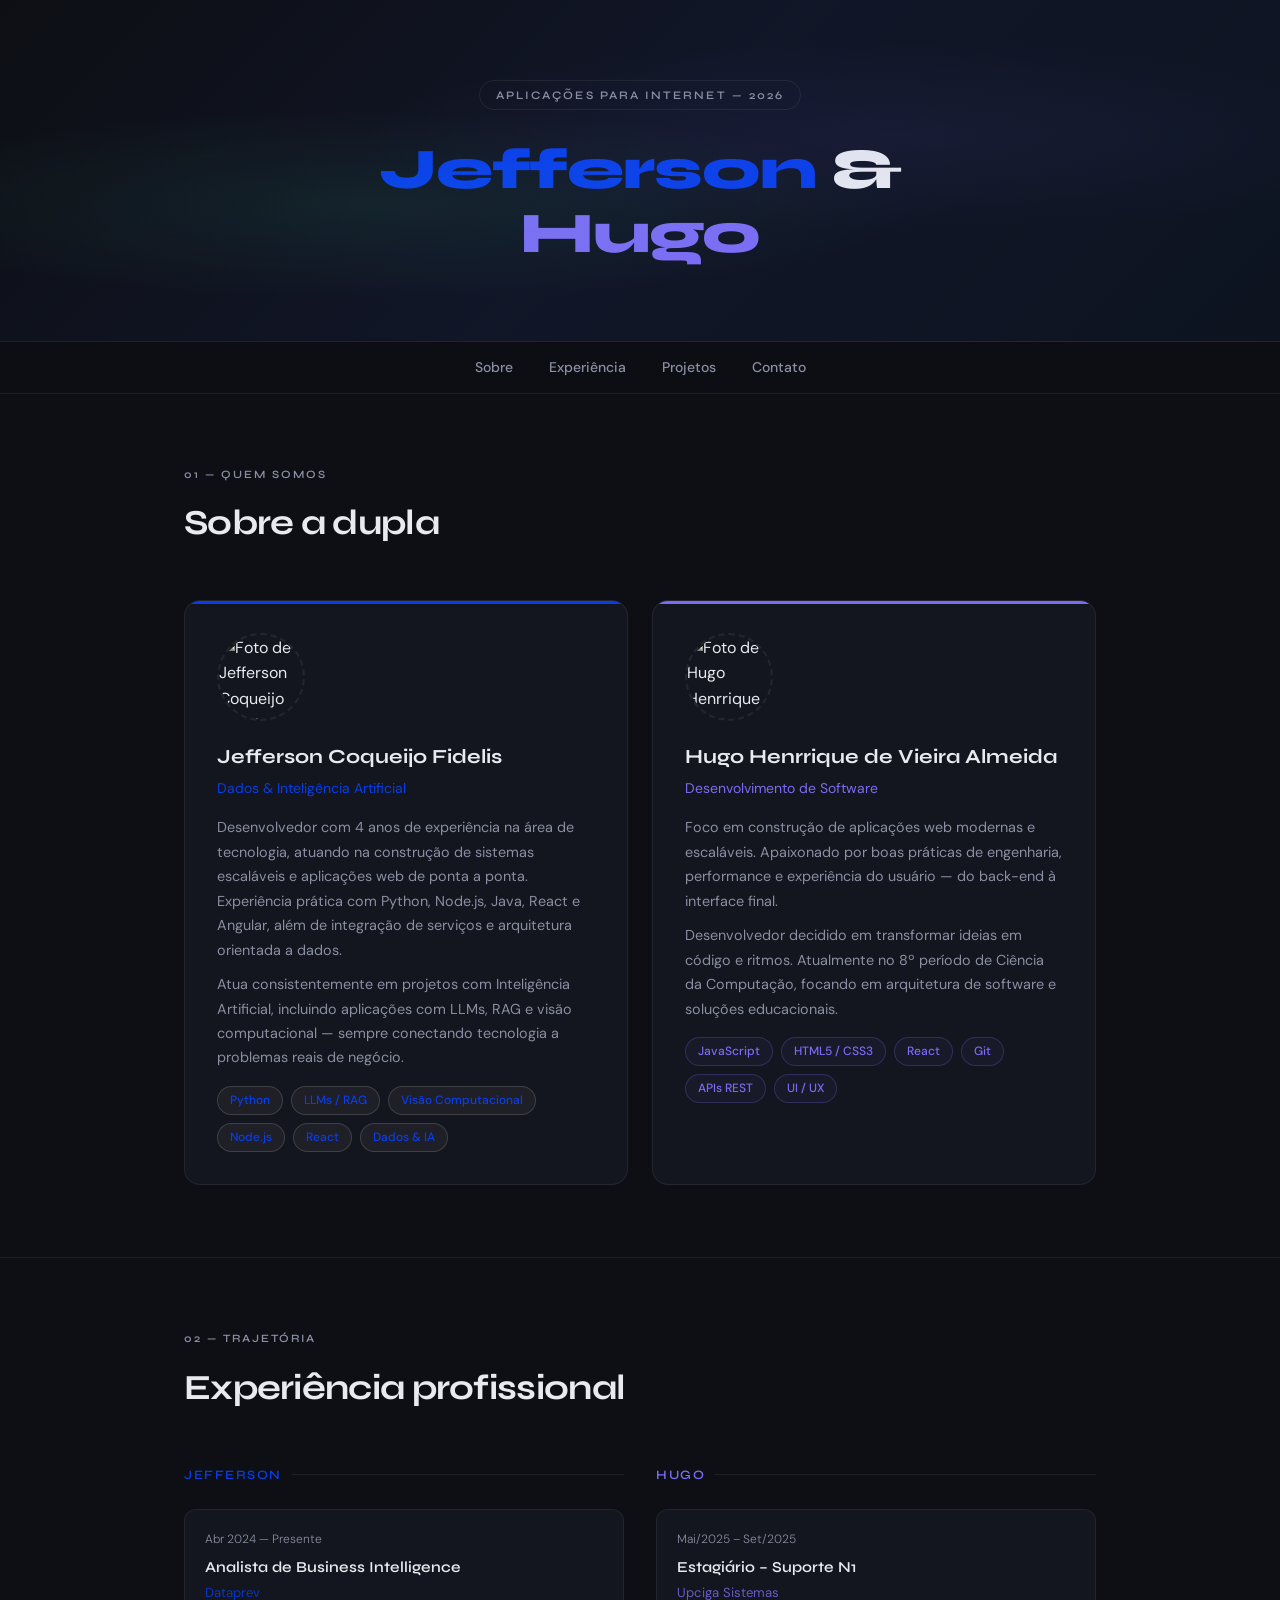
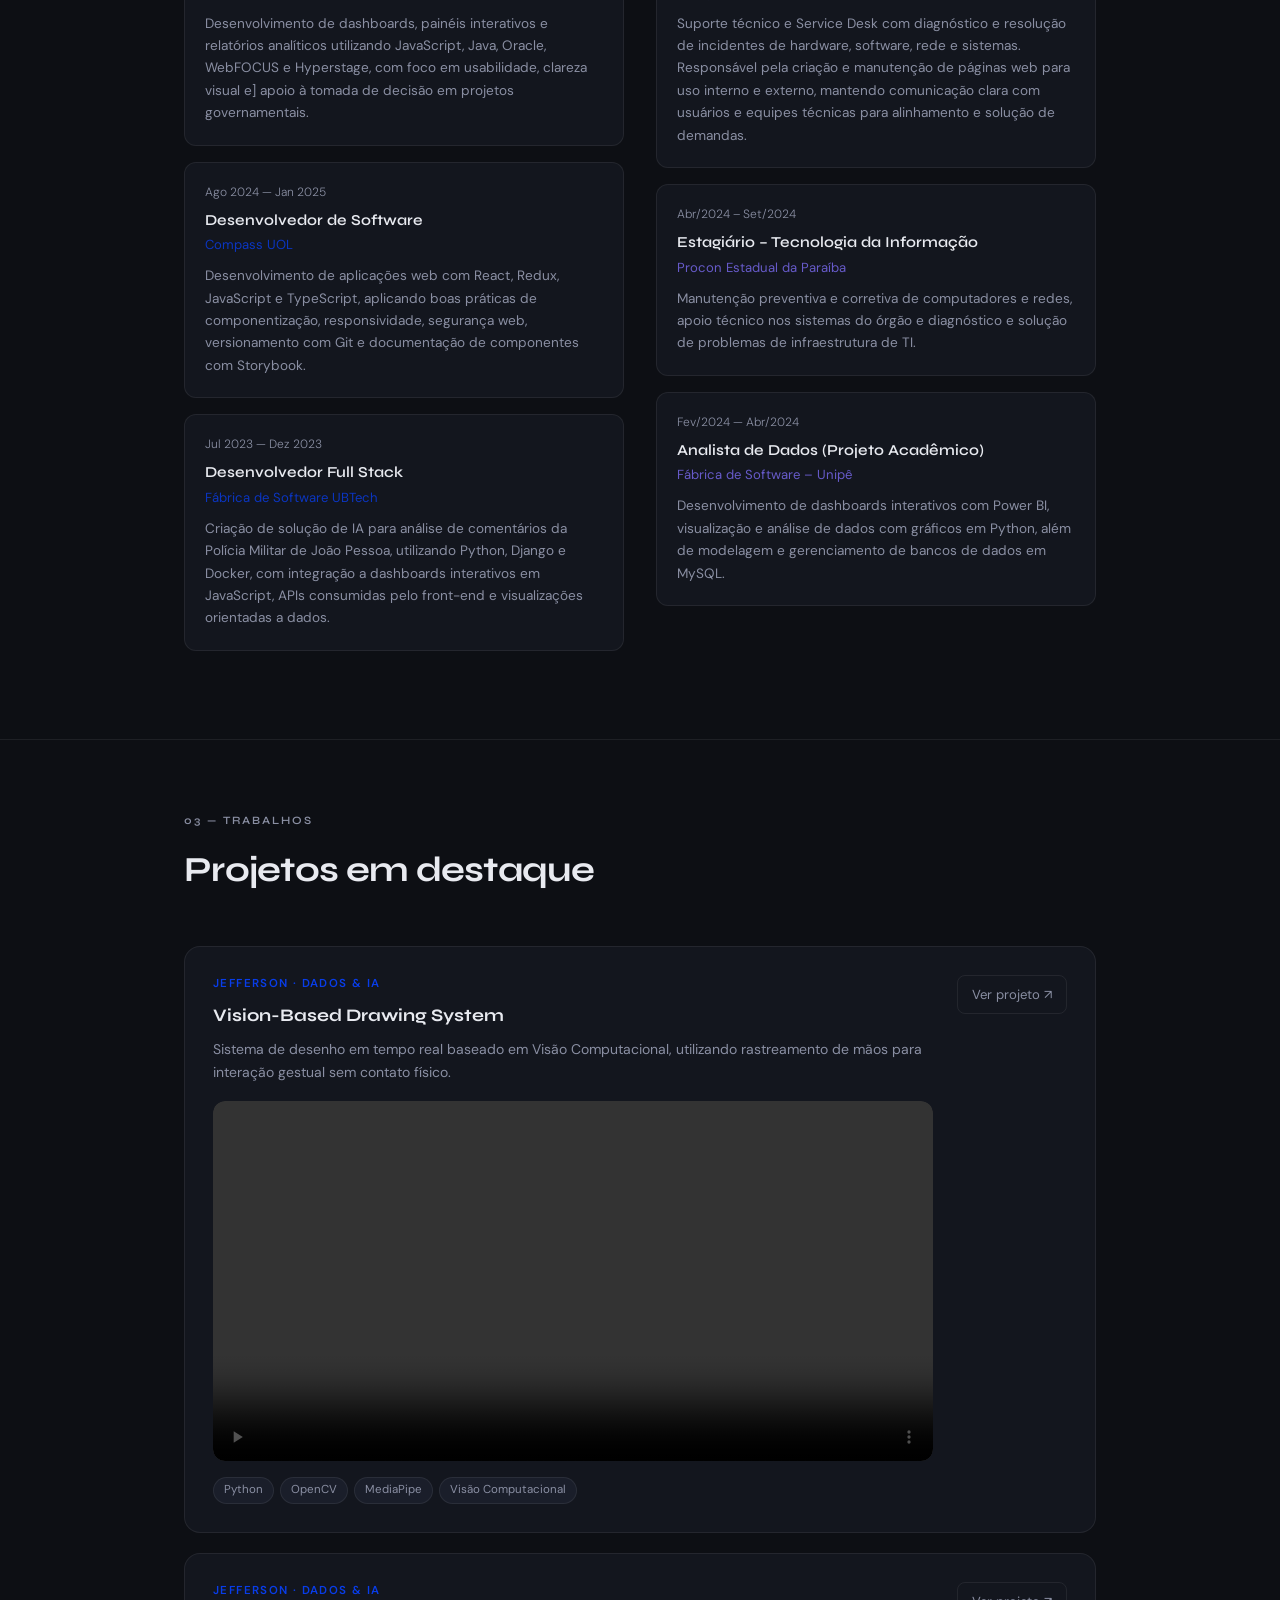
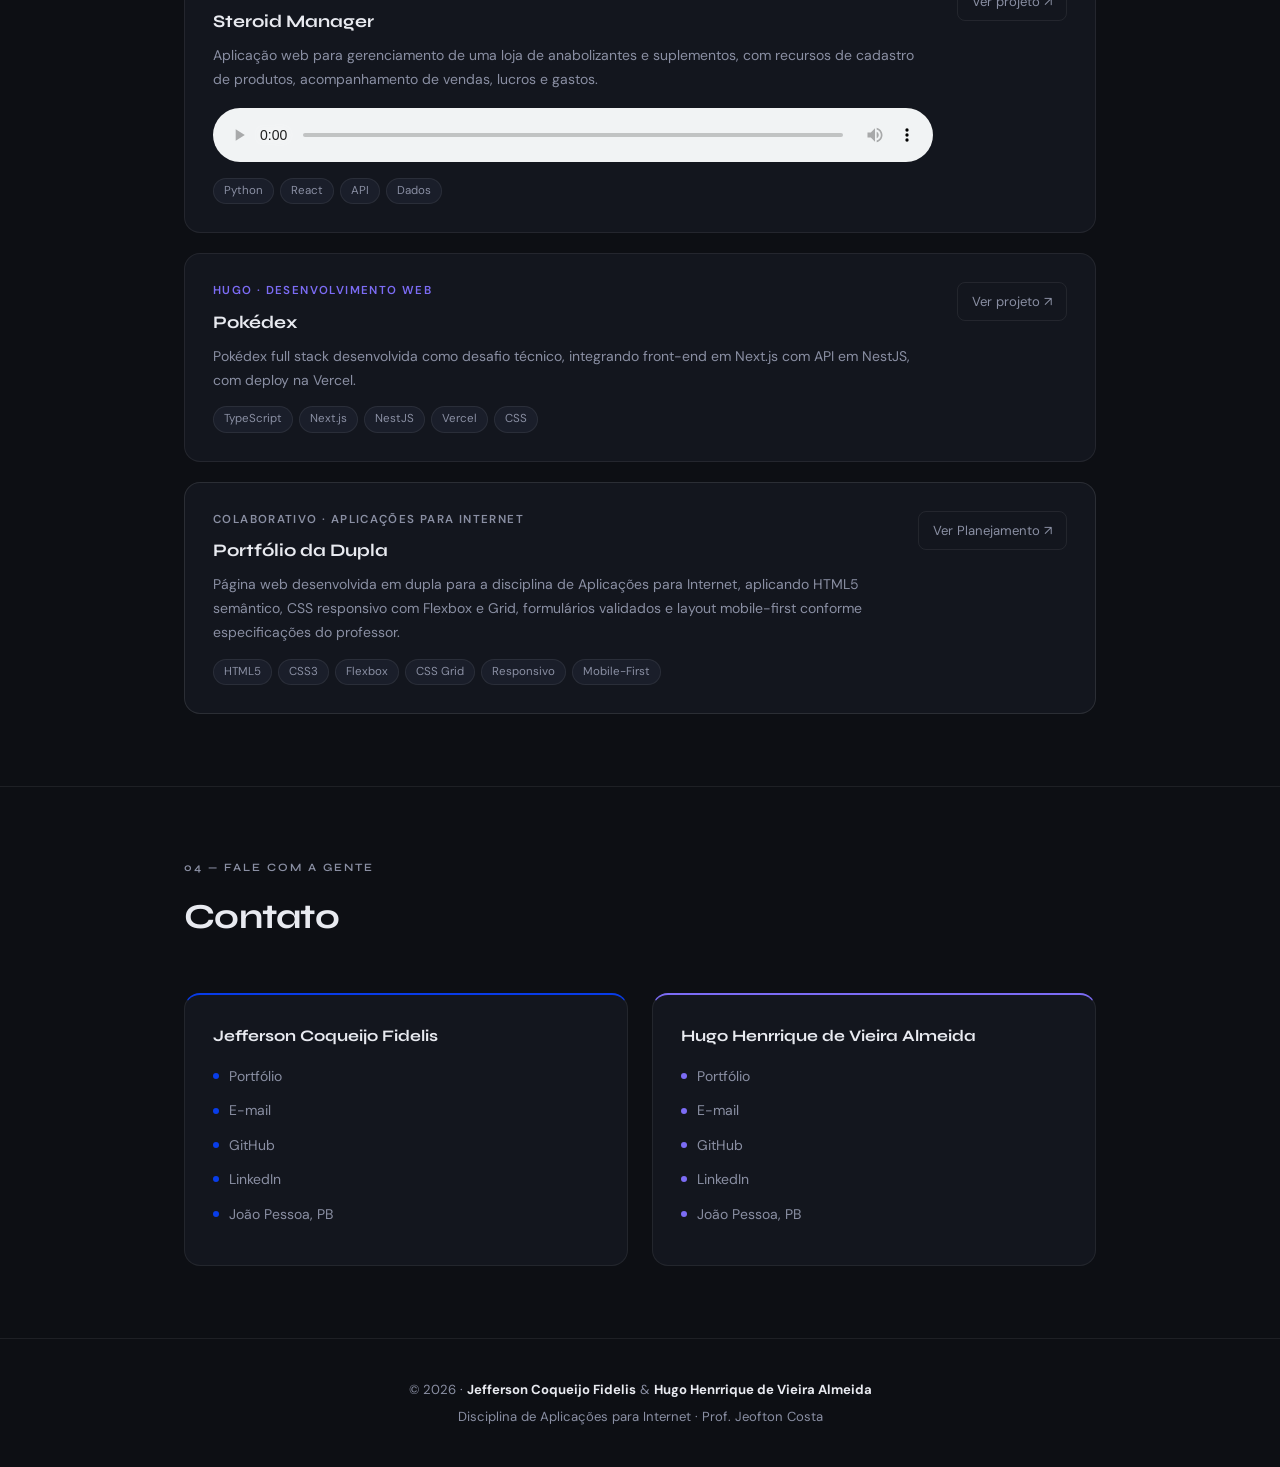
==== Aplica-es-Para-Internet-main/Atividades/Atividade-02/src/index.html @ 22ad64c8 "Add files via upload" ====
<!doctype html>
<html lang="pt-BR">

<head>
  <meta charset="UTF-8" />
  <meta name="viewport" content="width=device-width, initial-scale=1.0" />
  <title>Portfólio – Jefferson & Hugo</title>

  <!-- Google Fonts: Syne (títulos) + DM Sans (corpo) -->
  <link rel="preconnect" href="https://fonts.googleapis.com" />
  <link
    href="https://fonts.googleapis.com/css2?family=Syne:wght@400;600;700;800&family=DM+Sans:ital,wght@0,300;0,400;0,500;1,300&display=swap"
    rel="stylesheet" />

  <!-- Folha de estilos principal -->
  <link rel="stylesheet" href="css/styles.css">
  <link rel="stylesheet" href="css/variables.css">
  <link rel="stylesheet" href="css/reset.css">
  <link rel="stylesheet" href="css/base.css">
  <link rel="stylesheet" href="css/layout.css">
  <link rel="stylesheet" href="css/utilities.css">

  <link rel="stylesheet" href="css/components/nav.css">
  <link rel="stylesheet" href="css/components/hero.css">
  <link rel="stylesheet" href="css/components/card.css">
  <link rel="stylesheet" href="css/components/footer.css">
</head>

<body>

  <!-- ============================================================
         HERO — Apresentação inicial com os nomes da dupla
    ============================================================ -->
  <div class="hero">
    <div class="hero-label">Aplicações para Internet — 2026</div>
    <h1>
      <span class="jeff">Jefferson</span> &<br />
      <span class="hugo">Hugo</span>
    </h1>
  </div>


  <!-- ============================================================
         NAV — Navegação fixa com âncoras para cada seção
    ============================================================ -->
  <nav aria-label="Navegação principal">
    <ul>
      <li><a href="#sobre">Sobre</a></li>
      <li><a href="#experiencia">Experiência</a></li>
      <li><a href="#projetos">Projetos</a></li>
      <li><a href="#contato">Contato</a></li>
    </ul>
  </nav>


  <!-- ============================================================
         SEÇÃO 01 — SOBRE
         Perfis individuais com foto, bio e skills de cada integrante
    ============================================================ -->
  <section id="sobre">
    <div class="container">
      <div class="section-tag shared">01 — Quem somos</div>
      <div class="section-title">Sobre a dupla</div>

      <div class="profiles-grid">

        <!-- Perfil: Jefferson -->
        <div class="profile-card jeff">
          <div class="photo-slot">
            <img id="foto-jeff" src="/img/jeff.png" alt="Foto de Jefferson Coqueijo Fidelis" />
          </div>
          <div class="profile-name">Jefferson Coqueijo Fidelis</div>
          <div class="profile-role">Dados & Inteligência Artificial</div>
          <p class="profile-bio">
            Desenvolvedor com 4 anos de experiência na área de tecnologia,
            atuando na construção de sistemas escaláveis e aplicações web de
            ponta a ponta. Experiência prática com Python, Node.js, Java,
            React e Angular, além de integração de serviços e arquitetura
            orientada a dados.
          </p>
          <p class="profile-bio" style="margin-top: 10px">
            Atua consistentemente em projetos com Inteligência Artificial,
            incluindo aplicações com LLMs, RAG e visão computacional — sempre
            conectando tecnologia a problemas reais de negócio.
          </p>
          <!-- Tags de tecnologias do Jefferson -->
          <div class="skills-list jeff">
            <span class="skill-tag">Python</span>
            <span class="skill-tag">LLMs / RAG</span>
            <span class="skill-tag">Visão Computacional</span>
            <span class="skill-tag">Node.js</span>
            <span class="skill-tag">React</span>
            <span class="skill-tag">Dados & IA</span>
          </div>
        </div>

        <!-- Perfil: Hugo -->
        <div class="profile-card hugo">
          <div class="photo-slot">
            <img id="foto-hugo" src="/img/hugo.jpg" alt="Foto de Hugo Henrrique de Vieira Almeida" />
          </div>
          <div class="profile-name">Hugo Henrrique de Vieira Almeida</div>
          <div class="profile-role">Desenvolvimento de Software</div>
          <p class="profile-bio">
            Foco em construção de aplicações web modernas e escaláveis.
            Apaixonado por boas práticas de engenharia, performance e
            experiência do usuário — do back-end à interface final.
          </p>
          <p class="profile-bio" style="margin-top: 10px">
            Desenvolvedor decidido em transformar ideias em código e ritmos.
            Atualmente no 8º período de Ciência da Computação, focando em
            arquitetura de software e soluções educacionais.
          </p>
          <!-- Tags de tecnologias do Hugo -->
          <div class="skills-list hugo">
            <span class="skill-tag">JavaScript</span>
            <span class="skill-tag">HTML5 / CSS3</span>
            <span class="skill-tag">React</span>
            <span class="skill-tag">Git</span>
            <span class="skill-tag">APIs REST</span>
            <span class="skill-tag">UI / UX</span>
          </div>
        </div>

      </div>
    </div>
  </section>


  <!-- ============================================================
         SEÇÃO 02 — EXPERIÊNCIA PROFISSIONAL
         Duas colunas lado a lado, uma para cada integrante
    ============================================================ -->
  <section id="experiencia">
    <div class="container">
      <div class="section-tag shared">02 — Trajetória</div>
      <div class="section-title">Experiência profissional</div>

      <div class="experience-columns">

        <!-- Coluna Jefferson -->
        <div class="jeff-col">
          <div class="exp-column-header jeff">Jefferson</div>

          <div class="exp-item">
            <div class="exp-date">Abr 2024 — Presente</div>
            <div class="exp-title">Analista de Business Intelligence</div>
            <div class="exp-company">Dataprev</div>
            <div class="exp-desc">
              Desenvolvimento de dashboards, painéis interativos e relatórios
              analíticos utilizando JavaScript, Java, Oracle, WebFOCUS e
              Hyperstage, com foco em usabilidade, clareza visual e] apoio à
              tomada de decisão em projetos governamentais.
            </div>
          </div>

          <div class="exp-item">
            <div class="exp-date">Ago 2024 — Jan 2025</div>
            <div class="exp-title">Desenvolvedor de Software</div>
            <div class="exp-company">Compass UOL</div>
            <div class="exp-desc">
              Desenvolvimento de aplicações web com React, Redux, JavaScript e
              TypeScript, aplicando boas práticas de componentização,
              responsividade, segurança web, versionamento com Git e
              documentação de componentes com Storybook.
            </div>
          </div>

          <div class="exp-item">
            <div class="exp-date">Jul 2023 — Dez 2023</div>
            <div class="exp-title">Desenvolvedor Full Stack</div>
            <div class="exp-company">Fábrica de Software UBTech</div>
            <div class="exp-desc">
              Criação de solução de IA para análise de comentários da Polícia
              Militar de João Pessoa, utilizando Python, Django e Docker, com
              integração a dashboards interativos em JavaScript, APIs
              consumidas pelo front-end e visualizações orientadas a dados.
            </div>
          </div>
        </div>

        <!-- Coluna Hugo -->
        <div class="hugo-col">
          <div class="exp-column-header hugo">Hugo</div>

          <div class="exp-item">
            <div class="exp-date">Mai/2025 – Set/2025</div>
            <div class="exp-title">Estagiário – Suporte N1</div>
            <div class="exp-company">Upciga Sistemas</div>
            <div class="exp-desc">
              Suporte técnico e Service Desk com diagnóstico e resolução de
              incidentes de hardware, software, rede e sistemas. Responsável
              pela criação e manutenção de páginas web para uso interno e
              externo, mantendo comunicação clara com usuários e equipes
              técnicas para alinhamento e solução de demandas.
            </div>
          </div>

          <div class="exp-item">
            <div class="exp-date">Abr/2024 – Set/2024</div>
            <div class="exp-title">Estagiário – Tecnologia da Informação</div>
            <div class="exp-company">Procon Estadual da Paraíba</div>
            <div class="exp-desc">
              Manutenção preventiva e corretiva de computadores e redes,
              apoio técnico nos sistemas do órgão e diagnóstico e solução de
              problemas de infraestrutura de TI.
            </div>
          </div>

          <div class="exp-item">
            <div class="exp-date">Fev/2024 — Abr/2024</div>
            <div class="exp-title">Analista de Dados (Projeto Acadêmico)</div>
            <div class="exp-company">Fábrica de Software – Unipê</div>
            <div class="exp-desc">
              Desenvolvimento de dashboards interativos com Power BI,
              visualização e análise de dados com gráficos em Python, além de
              modelagem e gerenciamento de bancos de dados em MySQL.
            </div>
          </div>
        </div>

      </div>
    </div>
  </section>


  <!-- ============================================================
         SEÇÃO 03 — PROJETOS
         Projetos individuais e o projeto colaborativo da disciplina
    ============================================================ -->
  <section id="projetos">
    <div class="container">
      <div class="section-tag shared">03 — Trabalhos</div>
      <div class="section-title">Projetos em destaque</div>

      <div class="projects-shared">

        <!-- Projeto 1: Jefferson — Vision-Based Drawing System -->
        <div class="project-card">
          <div>
            <div class="project-label" style="color: var(--accent-jeff)">
              Jefferson · Dados & IA
            </div>
            <div class="project-name">Vision-Based Drawing System</div>
            <p class="project-desc">
              Sistema de desenho em tempo real baseado em Visão Computacional,
              utilizando rastreamento de mãos para interação gestual sem
              contato físico.
            </p>
            <!-- Vídeo demonstrativo do projeto -->
            <div class="project-media">
              <video src="/video/WhatsApp Video 2026-04-26 at 19.00.00.mp4" controls></video>
            </div>
            <div class="project-tags">
              <span class="project-tag">Python</span>
              <span class="project-tag">OpenCV</span>
              <span class="project-tag">MediaPipe</span>
              <span class="project-tag">Visão Computacional</span>
            </div>
          </div>
          <a href="https://github.com/FIDEL7Z/VisionBased_DrawingSystem" target="_blank" rel="noopener noreferrer"
            class="project-link">
            Ver projeto ↗
          </a>
        </div>

        <!-- Projeto 2: Jefferson — Steroid Manager -->
        <div class="project-card">
          <div>
            <div class="project-label" style="color: var(--accent-jeff)">
              Jefferson · Dados & IA
            </div>
            <div class="project-name">Steroid Manager</div>
            <p class="project-desc">
              Aplicação web para gerenciamento de uma loja de anabolizantes e
              suplementos, com recursos de cadastro de produtos, acompanhamento
              de vendas, lucros e gastos.
            </p>
            <!-- Áudio explicativo do projeto -->
            <div class="project-media">
              <audio controls>
                <source src="/src/audio/audio.mp3" type="audio/mpeg" />
                Seu navegador não suporta o elemento de áudio.
              </audio>
            </div>
            <div class="project-tags">
              <span class="project-tag">Python</span>
              <span class="project-tag">React</span>
              <span class="project-tag">API</span>
              <span class="project-tag">Dados</span>
            </div>
          </div>
          <a href="https://github.com/FIDEL7Z/VisionBased_DrawingSystem" target="_blank" rel="noopener noreferrer"
            class="project-link">
            Ver projeto ↗
          </a>
        </div>

        <!-- Projeto 3: Hugo — Pokédex -->
        <div class="project-card">
          <div>
            <div class="project-label" style="color: var(--accent-hugo)">
              Hugo · Desenvolvimento Web
            </div>
            <div class="project-name">Pokédex</div>
            <p class="project-desc">
              Pokédex full stack desenvolvida como desafio técnico, integrando
              front-end em Next.js com API em NestJS, com deploy na Vercel.
            </p>
            <div class="project-tags">
              <span class="project-tag">TypeScript</span>
              <span class="project-tag">Next.js</span>
              <span class="project-tag">NestJS</span>
              <span class="project-tag">Vercel</span>
              <span class="project-tag">CSS</span>
            </div>
          </div>
          <a href="https://github.com/hugoalmx/pokedexdesafio" target="_blank" rel="noopener noreferrer"
            class="project-link">
            Ver projeto ↗
          </a>
        </div>

        <!-- Projeto 4: Colaborativo — Portfólio da Disciplina -->
        <div class="project-card collab" style="border-color: rgba(255,255,255,0.1)">
          <div>
            <div class="project-label">
              Colaborativo · Aplicações para Internet
            </div>
            <div class="project-name">Portfólio da Dupla</div>
            <p class="project-desc">
              Página web desenvolvida em dupla para a disciplina de Aplicações
              para Internet, aplicando HTML5 semântico, CSS responsivo com
              Flexbox e Grid, formulários validados e layout mobile-first
              conforme especificações do professor.
            </p>
            <div class="project-tags">
              <span class="project-tag">HTML5</span>
              <span class="project-tag">CSS3</span>
              <span class="project-tag">Flexbox</span>
              <span class="project-tag">CSS Grid</span>
              <span class="project-tag">Responsivo</span>
              <span class="project-tag">Mobile-First</span>
            </div>
          </div>

          <a href="/src/planejamento.html" target="_blank" rel="noopener noreferrer" class="project-link">
            Ver Planejamento ↗
          </a>
        </div>

      </div>
    </div>
  </section>


  <!-- ============================================================
         SEÇÃO 04 — CONTATO
         Links de redes sociais e formas de contato de cada um
    ============================================================ -->
  <section id="contato">
    <div class="container">
      <div class="section-tag shared">04 — Fale com a gente</div>
      <div class="section-title">Contato</div>

      <div class="contact-grid">

        <!-- Contato: Jefferson -->
        <div class="contact-card jeff">
          <div class="contact-name jeff">Jefferson Coqueijo Fidelis</div>
          <div class="contact-item jeff">
            <span class="contact-dot"></span>
            <a href="https://portfolio-swart-omega-50.vercel.app/" target="_blank" rel="noopener">
              Portfólio
            </a>
          </div>
          <div class="contact-item jeff">
            <span class="contact-dot"></span>
            <a href="mailto:jefferson@email.com">E-mail</a>
          </div>
          <div class="contact-item jeff">
            <span class="contact-dot"></span>
            <a href="https://github.com/FIDEL7Z" target="_blank" rel="noopener noreferrer">
              GitHub
            </a>
          </div>
          <div class="contact-item jeff">
            <span class="contact-dot"></span>
            <a href="https://www.linkedin.com/in/jefferson-fidelis-16bb091b1/" target="_blank"
              rel="noopener noreferrer">
              LinkedIn
            </a>
          </div>
          <div class="contact-item jeff">
            <span class="contact-dot"></span>
            <span>João Pessoa, PB</span>
          </div>
        </div>

        <!-- Contato: Hugo -->
        <div class="contact-card hugo">
          <div class="contact-name hugo">Hugo Henrrique de Vieira Almeida</div>
          <div class="contact-item hugo">
            <span class="contact-dot"></span>
            <a href="https://portfoliohugoalmeida.vercel.app/" target="_blank" rel="noopener">
              Portfólio
            </a>
          </div>
          <div class="contact-item hugo">
            <span class="contact-dot"></span>
            <a href="mailto:contato.hugoalmeida@gmail.com">E-mail</a>
          </div>
          <div class="contact-item hugo">
            <span class="contact-dot"></span>
            <a href="https://github.com/hugoalmx" target="_blank" rel="noopener noreferrer">
              GitHub
            </a>
          </div>
          <div class="contact-item hugo">
            <span class="contact-dot"></span>
            <a href="https://www.linkedin.com/in/hugo-halmeida/" target="_blank" rel="noopener noreferrer">
              LinkedIn
            </a>
          </div>
          <div class="contact-item hugo">
            <span class="contact-dot"></span>
            <span>João Pessoa, PB</span>
          </div>
        </div>

      </div>
    </div>
  </section>


  <!-- ============================================================
         FOOTER — Créditos e informações da disciplina
    ============================================================ -->
  <footer>
    <p>
      © 2026 · <strong>Jefferson Coqueijo Fidelis</strong> &
      <strong>Hugo Henrrique de Vieira Almeida</strong>
    </p>
    <p style="margin-top: 6px">
      Disciplina de Aplicações para Internet · Prof. Jeofton Costa
    </p>
  </footer>


  <!-- Script carregado no final do body para não bloquear a renderização do HTML -->
  <script src="js/script.js"></script>

</body>

</html>
---- Aplica-es-Para-Internet-main/Atividades/Atividade-02/src/css/styles.css ----
/* ============================================================
   VARIÁVEIS GLOBAIS — tokens de design centralizados
   Facilita manutenção: alterar uma cor aqui reflete em todo o site
============================================================ */
:root {
  --bg: #0d0f14;                        /* cor de fundo da página */
  --surface: #13161e;                   /* fundo de cards e seções */
  --surface2: #1a1e2a;                  /* fundo de elementos secundários */
  --border: rgba(255, 255, 255, 0.07);  /* borda sutil sobre fundo escuro */
  --accent-jeff: #0841ffe7;               /* cor de destaque do Jefferson */
  --accent-hugo: #7c6cf5;               /* cor de destaque do Hugo */
  --text: #e8eaf0;                      /* texto principal */
  --muted: #8a8fa3;                     /* texto secundário / apagado */
  --radius: 16px;                       /* borda arredondada padrão */
}


/* ============================================================
   RESET — zera margens e paddings padrão do navegador
   box-sizing: border-box faz padding/border não aumentar o tamanho do elemento
============================================================ */
* {
  margin: 0;
  padding: 0;
  box-sizing: border-box;
}


/* ============================================================
   BODY — estilos base da página
============================================================ */
body {
  font-family: 'DM Sans', sans-serif;
  background-color: var(--bg);
  color: var(--text);
  line-height: 1.6;
  min-height: 100vh;
}


/* ============================================================
   HERO — seção de apresentação inicial
============================================================ */
.hero {
  background: linear-gradient(135deg, #0d0f14 0%, #111628 50%, #0d1420 100%);
  border-bottom: 1px solid var(--border);
  padding: 80px 24px 60px;
  text-align: center;
  position: relative;
  overflow: hidden;
}

/* Efeito de brilho decorativo atrás do conteúdo do hero */
.hero::before {
  content: '';
  position: absolute;
  inset: 0;
  background:
    radial-gradient(ellipse 60% 40% at 30% 60%, rgba(74, 240, 180, 0.07) 0%, transparent 70%),
    radial-gradient(ellipse 60% 40% at 70% 40%, rgba(124, 108, 245, 0.07) 0%, transparent 70%);
  pointer-events: none; /* impede que o ::before bloqueie cliques */
}

/* Pílula com o nome da disciplina */
.hero-label {
  display: inline-block;
  font-family: 'Syne', sans-serif;
  font-size: 0.72rem;
  font-weight: 600;
  letter-spacing: 0.18em;
  text-transform: uppercase;
  color: var(--muted);
  border: 1px solid var(--border);
  border-radius: 999px;
  padding: 5px 16px;
  margin-bottom: 28px;
}

/* clamp() = tipografia fluida: mín 2rem, ideal 6vw, máx 3.6rem */
.hero h1 {
  font-family: 'Syne', sans-serif;
  font-size: clamp(2rem, 6vw, 3.6rem);
  font-weight: 800;
  line-height: 1.1;
  margin-bottom: 16px;
  letter-spacing: -0.02em;
}

/* Cores individuais no título */
.hero h1 span.jeff { color: var(--accent-jeff); }
.hero h1 span.hugo { color: var(--accent-hugo); }

.hero p {
  color: var(--muted);
  font-size: 1rem;
  max-width: 480px;
  margin: 0 auto;
}


/* ============================================================
   NAV — barra de navegação fixa no topo ao rolar a página
============================================================ */
nav {
  position: sticky;         /* gruda no topo ao fazer scroll */
  top: 0;
  z-index: 100;             /* fica na frente de todos os outros elementos */
  background: rgba(13, 15, 20, 0.88);
  backdrop-filter: blur(16px); /* efeito fosco (glassmorphism) */
  border-bottom: 1px solid var(--border);
  padding: 0 24px;
}

/* Flexbox: links centralizados e com quebra de linha se necessário */
nav ul {
  list-style: none;
  display: flex;
  justify-content: center;
  flex-wrap: wrap;
  gap: 0;
  max-width: 900px;
  margin: 0 auto;
}

nav a {
  display: block;
  padding: 14px 18px;
  color: var(--muted);
  text-decoration: none;
  font-size: 0.875rem;
  font-weight: 500;
  transition: color 0.2s;
}

nav a:hover { color: var(--text); }


/* ============================================================
   CONTAINER — limita largura do conteúdo e centraliza na tela
============================================================ */
.container {
  max-width: 960px;
  margin: 0 auto;
  padding: 0 24px;
}


/* ============================================================
   SEÇÕES — espaçamento e separação entre blocos de conteúdo
============================================================ */
section {
  padding: 72px 0;
  border-bottom: 1px solid var(--border);
}

/* Pequena tag acima do título (ex: "01 — Quem somos") */
.section-tag {
  font-family: 'Syne', sans-serif;
  font-size: 0.7rem;
  font-weight: 600;
  letter-spacing: 0.18em;
  text-transform: uppercase;
  margin-bottom: 12px;
}

.section-tag.jeff   { color: var(--accent-jeff); }
.section-tag.hugo   { color: var(--accent-hugo); }
.section-tag.shared { color: var(--muted); }

/* clamp() = título responsivo sem precisar de media query */
.section-title {
  font-family: 'Syne', sans-serif;
  font-size: clamp(1.6rem, 4vw, 2.2rem);
  font-weight: 700;
  margin-bottom: 48px;
  letter-spacing: -0.02em;
}


/* ============================================================
   PERFIS — grid lado a lado com os cards de cada integrante
   CSS Grid com duas colunas iguais (1fr cada)
============================================================ */
.profiles-grid {
  display: grid;
  grid-template-columns: 1fr 1fr;
  gap: 24px;
}

.profile-card {
  background: var(--surface);
  border: 1px solid var(--border);
  border-radius: var(--radius);
  padding: 32px;
  position: relative;
  overflow: hidden;
}

/* Linha colorida no topo do card usando pseudo-elemento */
.profile-card::before {
  content: '';
  position: absolute;
  top: 0; left: 0; right: 0;
  height: 3px;
}

.profile-card.jeff::before { background: var(--accent-jeff); }
.profile-card.hugo::before { background: var(--accent-hugo); }

/* Círculo da foto de perfil */
.photo-slot {
  width: 88px;
  height: 88px;
  border-radius: 50%;
  margin-bottom: 20px;
  border: 2px dashed var(--border);
  display: flex;
  align-items: center;
  justify-content: center;
  overflow: hidden;
  position: relative;
  transition: border-color 0.2s;
}

.photo-slot:hover { border-color: rgba(255, 255, 255, 0.3); }

/* Imagem ocupa todo o círculo sem distorcer */
.photo-slot img {
  width: 100%;
  height: 100%;
  object-fit: cover;
  border-radius: 50%;
}

.photo-slot input[type="file"] {
  position: absolute;
  inset: 0;
  opacity: 0;        /* invisível mas clicável */
  cursor: pointer;
  width: 100%;
  height: 100%;
}

.photo-placeholder {
  pointer-events: none; /* não interfere no clique do input */
  font-size: 0.72rem;
  color: var(--muted);
  text-align: center;
}

.profile-name {
  font-family: 'Syne', sans-serif;
  font-size: 1.25rem;
  font-weight: 700;
  margin-bottom: 4px;
}

.profile-role {
  font-size: 0.875rem;
  margin-bottom: 16px;
}

.profile-card.jeff .profile-role { color: var(--accent-jeff); }
.profile-card.hugo .profile-role { color: var(--accent-hugo); }

.profile-bio {
  font-size: 0.9rem;
  color: var(--muted);
  line-height: 1.7;
}


/* ============================================================
   SKILLS — tags de tecnologias com Flexbox e quebra de linha
============================================================ */
.skills-list {
  display: flex;
  flex-wrap: wrap; /* tags quebram para próxima linha se necessário */
  gap: 8px;
  margin-top: 16px;
}

.skill-tag {
  font-size: 0.75rem;
  font-weight: 500;
  padding: 4px 12px;
  border-radius: 999px;
  border: 1px solid;
}

/* Cores distintas para cada integrante */
.jeff .skill-tag {
  color: var(--accent-jeff);
  border-color: rgba(163, 162, 163, 0.25);
  background: rgba(221, 215, 219, 0.05);
}

.hugo .skill-tag {
  color: var(--accent-hugo);
  border-color: rgba(124, 108, 245, 0.25);
  background: rgba(124, 108, 245, 0.05);
}


/* ============================================================
   EXPERIÊNCIA — duas colunas (uma por integrante)
   CSS Grid com duas colunas iguais
============================================================ */
.experience-columns {
  display: grid;
  grid-template-columns: 1fr 1fr;
  gap: 32px;
}

/* Cabeçalho de coluna com linha decorativa à direita via Flexbox */
.exp-column-header {
  font-family: 'Syne', sans-serif;
  font-size: 0.8rem;
  font-weight: 600;
  letter-spacing: 0.12em;
  text-transform: uppercase;
  margin-bottom: 24px;
  display: flex;
  align-items: center;
  gap: 10px;
}

/* Linha que cresce para preencher o espaço (flex: 1) */
.exp-column-header::after {
  content: '';
  flex: 1;
  height: 1px;
  background: var(--border);
}

.exp-column-header.jeff { color: var(--accent-jeff); }
.exp-column-header.hugo { color: var(--accent-hugo); }

/* Card de cada experiência */
.exp-item {
  background: var(--surface);
  border: 1px solid var(--border);
  border-radius: 12px;
  padding: 20px;
  margin-bottom: 16px;
  transition: border-color 0.2s;
}

.exp-item:hover { border-color: rgba(255, 255, 255, 0.14); }

.exp-date    { font-size: 0.75rem; color: var(--muted); margin-bottom: 6px; font-weight: 300; }
.exp-title   { font-family: 'Syne', sans-serif; font-size: 0.95rem; font-weight: 600; margin-bottom: 2px; }
.exp-company { font-size: 0.82rem; margin-bottom: 10px; }
.exp-desc    { font-size: 0.85rem; color: var(--muted); line-height: 1.65; }

/* Cores da empresa por coluna */
.jeff-col .exp-company { color: var(--accent-jeff); opacity: 0.8; }
.hugo-col .exp-company { color: var(--accent-hugo); opacity: 0.8; }


/* ============================================================
   PROJETOS — lista vertical de cards com link externo
   Grid interno: conteúdo à esquerda, botão à direita (auto)
============================================================ */
.projects-shared {
  display: grid;
  grid-template-columns: 1fr;
  gap: 20px;
}

.project-card {
  background: var(--surface);
  border: 1px solid var(--border);
  border-radius: var(--radius);
  padding: 28px;
  display: grid;
  grid-template-columns: 1fr auto; /* conteúdo cresce, botão só ocupa o necessário */
  align-items: start;
  gap: 24px;
  transition: border-color 0.2s;
}

.project-card:hover { border-color: rgba(255, 255, 255, 0.14); }

.project-label {
  font-size: 0.72rem;
  font-weight: 600;
  letter-spacing: 0.12em;
  text-transform: uppercase;
  margin-bottom: 8px;
}

.project-card.collab .project-label { color: var(--muted); }

.project-name {
  font-family: 'Syne', sans-serif;
  font-size: 1.1rem;
  font-weight: 700;
  margin-bottom: 8px;
}

.project-desc {
  font-size: 0.875rem;
  color: var(--muted);
  line-height: 1.7;
}

/* Tags de tecnologia usadas no projeto */
.project-tags {
  display: flex;
  flex-wrap: wrap;
  gap: 6px;
  margin-top: 14px;
}

.project-tag {
  font-size: 0.72rem;
  padding: 3px 10px;
  border-radius: 999px;
  background: var(--surface2);
  border: 1px solid var(--border);
  color: var(--muted);
}

/* Botão "Ver projeto" */
.project-link {
  display: inline-flex;
  align-items: center;
  gap: 6px;
  font-size: 0.82rem;
  color: var(--muted);
  text-decoration: none;
  border: 1px solid var(--border);
  border-radius: 8px;
  padding: 8px 14px;
  white-space: nowrap;
  transition: all 0.2s;
}

.project-link:hover {
  color: var(--text);
  border-color: rgba(255, 255, 255, 0.2);
}

/* Container de mídia (vídeo e áudio) dentro dos cards */
.project-media {
  width: 100%;
  border-radius: 12px;
  overflow: hidden;
  margin: 16px 0;
}

.project-media video {
  width: 100%;
  height: auto;
  display: block;
  border-radius: 12px;
}

.project-media audio {
  width: 100%;
  display: block;
}


/* ============================================================
   CONTATO — grid de dois cards, um por integrante
============================================================ */
.contact-grid {
  display: grid;
  grid-template-columns: 1fr 1fr;
  gap: 24px;
}

.contact-card {
  background: var(--surface);
  border: 1px solid var(--border);
  border-radius: var(--radius);
  padding: 28px;
}

/* Linha colorida no topo diferencia os dois cards */
.contact-card.jeff { border-top: 2px solid var(--accent-jeff); }
.contact-card.hugo { border-top: 2px solid var(--accent-hugo); }

.contact-name {
  font-family: 'Syne', sans-serif;
  font-size: 1rem;
  font-weight: 700;
  margin-bottom: 16px;
}

/* Cada linha de contato usa Flexbox para alinhar ícone + texto */
.contact-item {
  display: flex;
  align-items: center;
  gap: 10px;
  margin-bottom: 12px;
  font-size: 0.875rem;
  color: var(--muted);
}

/* Bolinha colorida como marcador de item */
.contact-dot {
  width: 6px;
  height: 6px;
  border-radius: 50%;
  flex-shrink: 0; /* não encolhe mesmo se o texto for longo */
}

.jeff .contact-dot { background: var(--accent-jeff); }
.hugo .contact-dot { background: var(--accent-hugo); }

.contact-item a {
  color: var(--muted);
  text-decoration: none;
  transition: color 0.2s;
}

.contact-item a:hover { color: var(--text); }


/* ============================================================
   FOOTER — rodapé com créditos
============================================================ */
footer {
  padding: 40px 24px;
  text-align: center;
  color: var(--muted);
  font-size: 0.82rem;
}

footer strong { color: var(--text); }


/* ============================================================
   ÍCONES SVG inline — usados nos itens de contato
   SVG codificado em base64 dentro do background-image
============================================================ */
.icon {
  display: inline-block;
  width: 16px;
  height: 16px;
  vertical-align: middle;
  margin-right: 6px;
  background-size: contain;
  background-repeat: no-repeat;
  background-position: center;
}

.icon-email {
  background-image: url("data:image/svg+xml,%3Csvg xmlns='http://www.w3.org/2000/svg' viewBox='0 0 24 24' fill='none' stroke='%23a0a0b0' stroke-width='2'%3E%3Crect x='2' y='4' width='20' height='16' rx='2'/%3E%3Cpath d='m22 7-8.97 5.7a1.94 1.94 0 0 1-2.06 0L2 7'/%3E%3C/svg%3E");
}

.icon-github {
  background-image: url("data:image/svg+xml,%3Csvg xmlns='http://www.w3.org/2000/svg' viewBox='0 0 24 24' fill='%23a0a0b0'%3E%3Cpath d='M12 2C6.477 2 2 6.477 2 12c0 4.418 2.865 8.166 6.839 9.489.5.092.682-.217.682-.482 0-.237-.008-.866-.013-1.7-2.782.604-3.369-1.34-3.369-1.34-.454-1.154-1.11-1.462-1.11-1.462-.908-.62.069-.608.069-.608 1.003.07 1.531 1.03 1.531 1.03.892 1.529 2.341 1.087 2.91.832.092-.647.35-1.088.636-1.338-2.22-.253-4.555-1.11-4.555-4.943 0-1.091.39-1.984 1.029-2.683-.103-.253-.446-1.27.098-2.647 0 0 .84-.269 2.75 1.025A9.578 9.578 0 0 1 12 6.836a9.59 9.59 0 0 1 2.504.337c1.909-1.294 2.747-1.025 2.747-1.025.546 1.377.203 2.394.1 2.647.64.699 1.028 1.592 1.028 2.683 0 3.842-2.339 4.687-4.566 4.935.359.309.678.919.678 1.852 0 1.336-.012 2.415-.012 2.741 0 .267.18.578.688.48C19.138 20.163 22 16.418 22 12c0-5.523-4.477-10-10-10z'/%3E%3C/svg%3E");
}

.icon-linkedin {
  background-image: url("data:image/svg+xml,%3Csvg xmlns='http://www.w3.org/2000/svg' viewBox='0 0 24 24' fill='%23ffffff'%3E%3Cpath d='M20.447 20.452h-3.554v-5.569c0-1.328-.027-3.037-1.852-3.037-1.853 0-2.136 1.445-2.136 2.939v5.667H9.351V9h3.414v1.561h.046c.477-.9 1.637-1.85 3.37-1.85 3.601 0 4.267 2.37 4.267 5.455v6.286zM5.337 7.433a2.062 2.062 0 0 1-2.063-2.065 2.064 2.064 0 1 1 2.063 2.065zm1.782 13.019H3.555V9h3.564v11.452zM22.225 0H1.771C.792 0 0 .774 0 1.729v20.542C0 23.227.792 24 1.771 24h20.451C23.2 24 24 23.227 24 22.271V1.729C24 .774 23.2 0 22.222 0h.003z'/%3E%3C/svg%3E");
}

.icon-portfolio {
  background-image: url("data:image/svg+xml,%3Csvg xmlns='http://www.w3.org/2000/svg' viewBox='0 0 24 24' fill='none' stroke='%23a0a0b0' stroke-width='2'%3E%3Crect x='2' y='7' width='20' height='14' rx='2'/%3E%3Cpath d='M16 7V5a2 2 0 0 0-2-2h-4a2 2 0 0 0-2 2v2'/%3E%3C/svg%3E");
}


/* ============================================================
   RESPONSIVIDADE — Mobile First
   A partir de 768px ou menos, empilha as colunas em uma só
============================================================ */
@media (max-width: 768px) {

  /* Grids de 2 colunas viram 1 coluna no mobile */
  .profiles-grid,
  .experience-columns,
  .contact-grid {
    grid-template-columns: 1fr;
  }

  /* Card de projeto: botão vai abaixo do conteúdo */
  .project-card {
    grid-template-columns: 1fr;
  }

  .hero    { padding: 60px 20px 48px; }
  section  { padding: 52px 0; }
}
---- Aplica-es-Para-Internet-main/Atividades/Atividade-02/src/css/variables.css ----
:root {
    --bg: #0d0f14;
    --surface: #13161e;
    --surface2: #1a1e2a;
    --border: rgba(255, 255, 255, 0.07);
    --accent-jeff: #0841ffe7;
    --accent-hugo: #7c6cf5;
    --text: #e8eaf0;
    --muted: #8a8fa3;
    --radius: 16px;
  }
---- Aplica-es-Para-Internet-main/Atividades/Atividade-02/src/css/base.css ----
body {
    font-family: 'DM Sans', sans-serif;
    background-color: var(--bg);
    color: var(--text);
    line-height: 1.6;
    min-height: 100vh;
  }
---- Aplica-es-Para-Internet-main/Atividades/Atividade-02/src/css/layout.css ----
.container {
    max-width: 960px;
    margin: 0 auto;
    padding: 0 24px;
  }
  
  section {
    padding: 72px 0;
    border-bottom: 1px solid var(--border);
  }
  
  .profiles-grid {
    display: grid;
    grid-template-columns: 1fr 1fr;
    gap: 24px;
  }
  
  .experience-columns {
    display: grid;
    grid-template-columns: 1fr 1fr;
    gap: 32px;
  }
  
  .projects-shared {
    display: grid;
    grid-template-columns: 1fr;
    gap: 20px;
  }
  
  .contact-grid {
    display: grid;
    grid-template-columns: 1fr 1fr;
    gap: 24px;
  }
  
  /* RESPONSIVIDADE */
  @media (max-width: 768px) {
    .profiles-grid,
    .experience-columns,
    .contact-grid {
      grid-template-columns: 1fr;
    }
  
    .project-card {
      grid-template-columns: 1fr;
    }
  
    .hero { padding: 60px 20px 48px; }
    section { padding: 52px 0; }
  }
---- Aplica-es-Para-Internet-main/Atividades/Atividade-02/src/css/utilities.css ----
.section-tag {
    font-family: 'Syne', sans-serif;
    font-size: 0.7rem;
    font-weight: 600;
    letter-spacing: 0.18em;
    text-transform: uppercase;
    margin-bottom: 12px;
  }
  
  .section-tag.jeff   { color: var(--accent-jeff); }
  .section-tag.hugo   { color: var(--accent-hugo); }
  .section-tag.shared { color: var(--muted); }
  
  .section-title {
    font-family: 'Syne', sans-serif;
    font-size: clamp(1.6rem, 4vw, 2.2rem);
    font-weight: 700;
    margin-bottom: 48px;
  }
---- Aplica-es-Para-Internet-main/Atividades/Atividade-02/src/css/components/nav.css ----
nav {
    position: sticky;
    top: 0;
    z-index: 100;
    background: rgba(13, 15, 20, 0.88);
    backdrop-filter: blur(16px);
    border-bottom: 1px solid var(--border);
    padding: 0 24px;
  }
  
  nav ul {
    list-style: none;
    display: flex;
    justify-content: center;
    flex-wrap: wrap;
    max-width: 900px;
    margin: 0 auto;
  }
  
  nav a {
    display: block;
    padding: 14px 18px;
    color: var(--muted);
    text-decoration: none;
    font-size: 0.875rem;
  }
  
  nav a:hover {
    color: var(--text);
  }
---- Aplica-es-Para-Internet-main/Atividades/Atividade-02/src/css/components/hero.css ----
.hero {
    background: linear-gradient(135deg, #0d0f14 0%, #111628 50%, #0d1420 100%);
    border-bottom: 1px solid var(--border);
    padding: 80px 24px 60px;
    text-align: center;
    position: relative;
    overflow: hidden;
  }
  
  .hero::before {
    content: '';
    position: absolute;
    inset: 0;
  }
  
  .hero-label {
    font-family: 'Syne', sans-serif;
    font-size: 0.72rem;
    letter-spacing: 0.18em;
    color: var(--muted);
    border: 1px solid var(--border);
    border-radius: 999px;
    padding: 5px 16px;
    margin-bottom: 28px;
  }
  
  .hero h1 {
    font-family: 'Syne', sans-serif;
    font-size: clamp(2rem, 6vw, 3.6rem);
  }
  
  .hero h1 .jeff { color: var(--accent-jeff); }
  .hero h1 .hugo { color: var(--accent-hugo); }
  
  .hero p {
    color: var(--muted);
  }
---- Aplica-es-Para-Internet-main/Atividades/Atividade-02/src/css/components/card.css ----
/* PROFILE */
.profile-card {
    background: var(--surface);
    border: 1px solid var(--border);
    border-radius: var(--radius);
    padding: 32px;
    position: relative;
  }
  
  .profile-card::before {
    content: '';
    position: absolute;
    top: 0;
    height: 3px;
  }
  
  .profile-card.jeff::before { background: var(--accent-jeff); }
  .profile-card.hugo::before { background: var(--accent-hugo); }
  
  .profile-name {
    font-family: 'Syne';
    font-weight: 700;
  }
  
  .profile-role { margin-bottom: 16px; }
  
  .profile-bio {
    color: var(--muted);
  }
  
  /* SKILLS */
  .skills-list {
    display: flex;
    flex-wrap: wrap;
    gap: 8px;
  }
  
  .skill-tag {
    padding: 4px 12px;
    border-radius: 999px;
  }
  
  /* EXPERIENCE */
  .exp-item {
    background: var(--surface);
    border: 1px solid var(--border);
    padding: 20px;
    margin-bottom: 16px;
  }
  
  .exp-title {
    font-family: 'Syne';
  }
  
  /* PROJECT */
  .project-card {
    background: var(--surface);
    border: 1px solid var(--border);
    border-radius: var(--radius);
    padding: 28px;
    display: grid;
    grid-template-columns: 1fr auto;
    gap: 24px;
  }
  
  .project-link {
    border: 1px solid var(--border);
    padding: 8px 14px;
  }
  
  /* CONTACT */
  .contact-card {
    background: var(--surface);
    border: 1px solid var(--border);
    padding: 28px;
  }
  
  .contact-item {
    display: flex;
    gap: 10px;
  }
---- Aplica-es-Para-Internet-main/Atividades/Atividade-02/src/css/components/footer.css ----
footer {
    padding: 40px 24px;
    text-align: center;
    color: var(--muted);
  }
  
  footer strong {
    color: var(--text);
  }
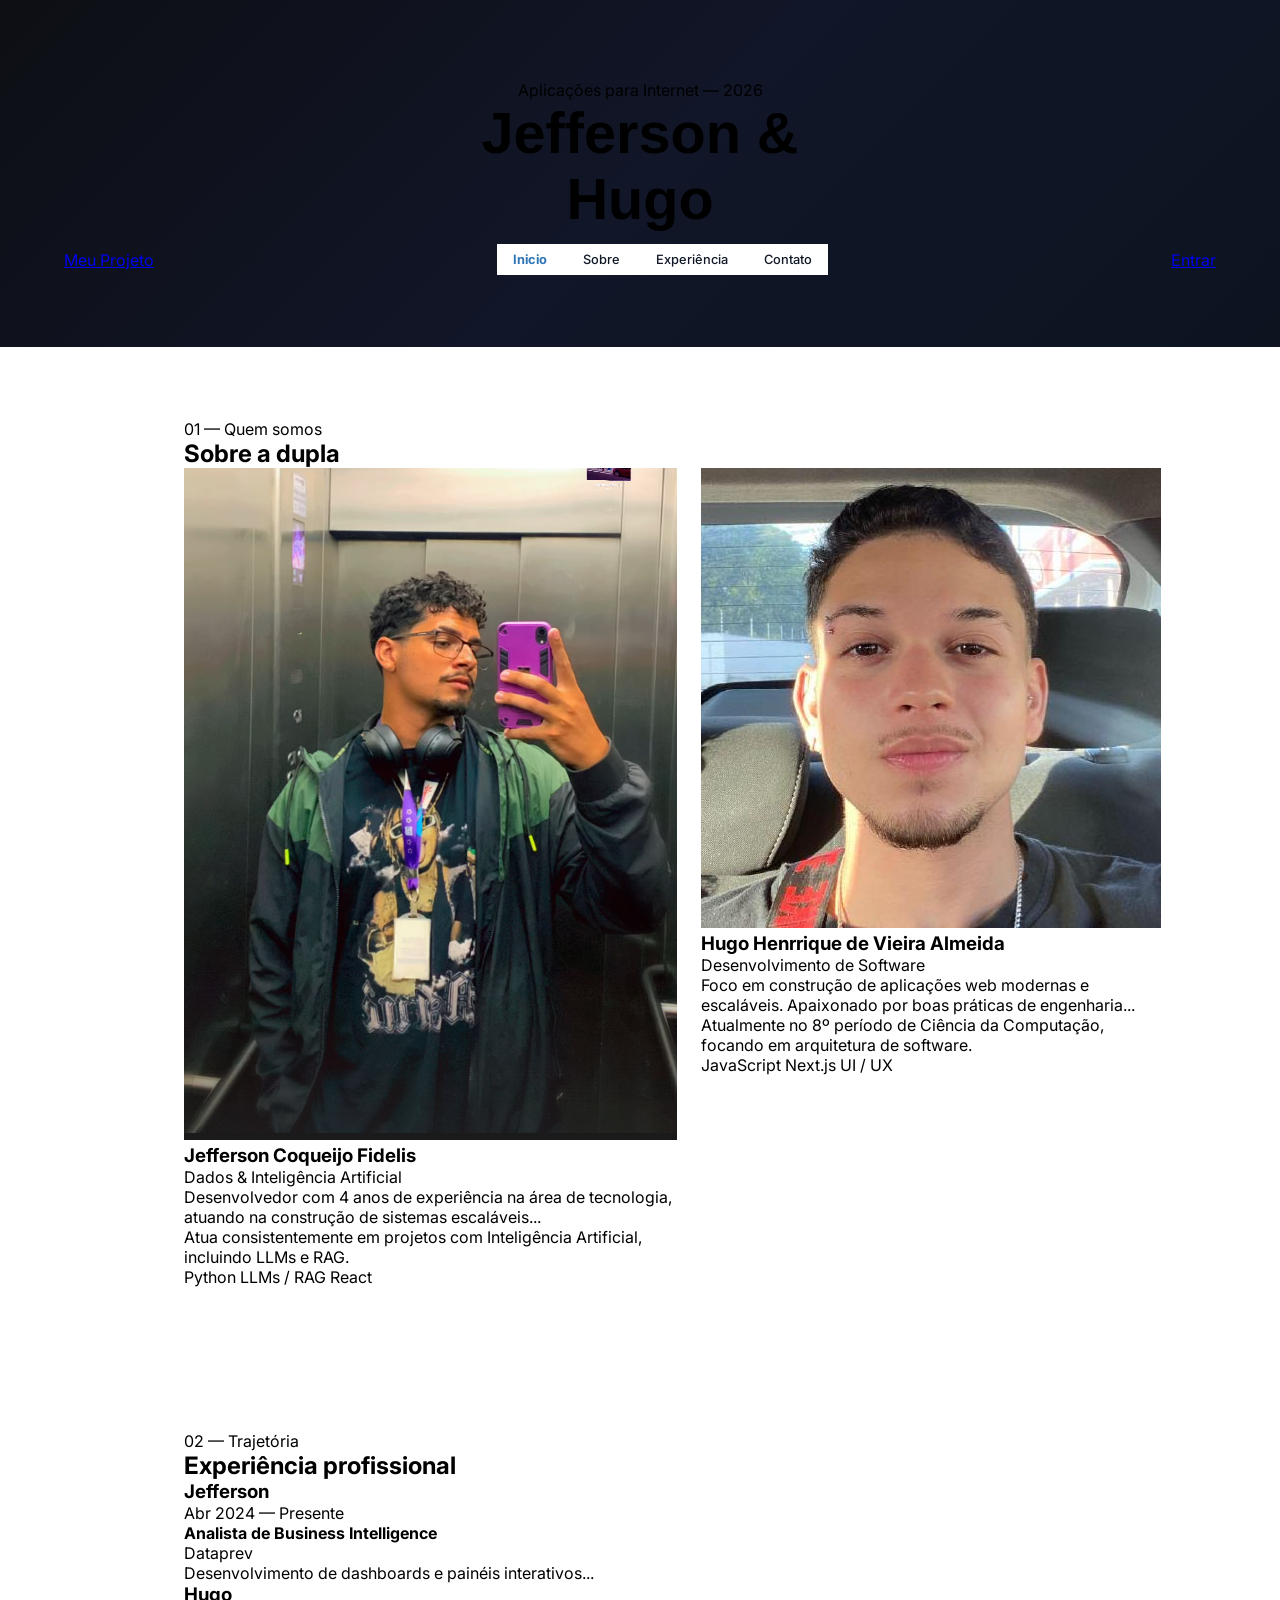
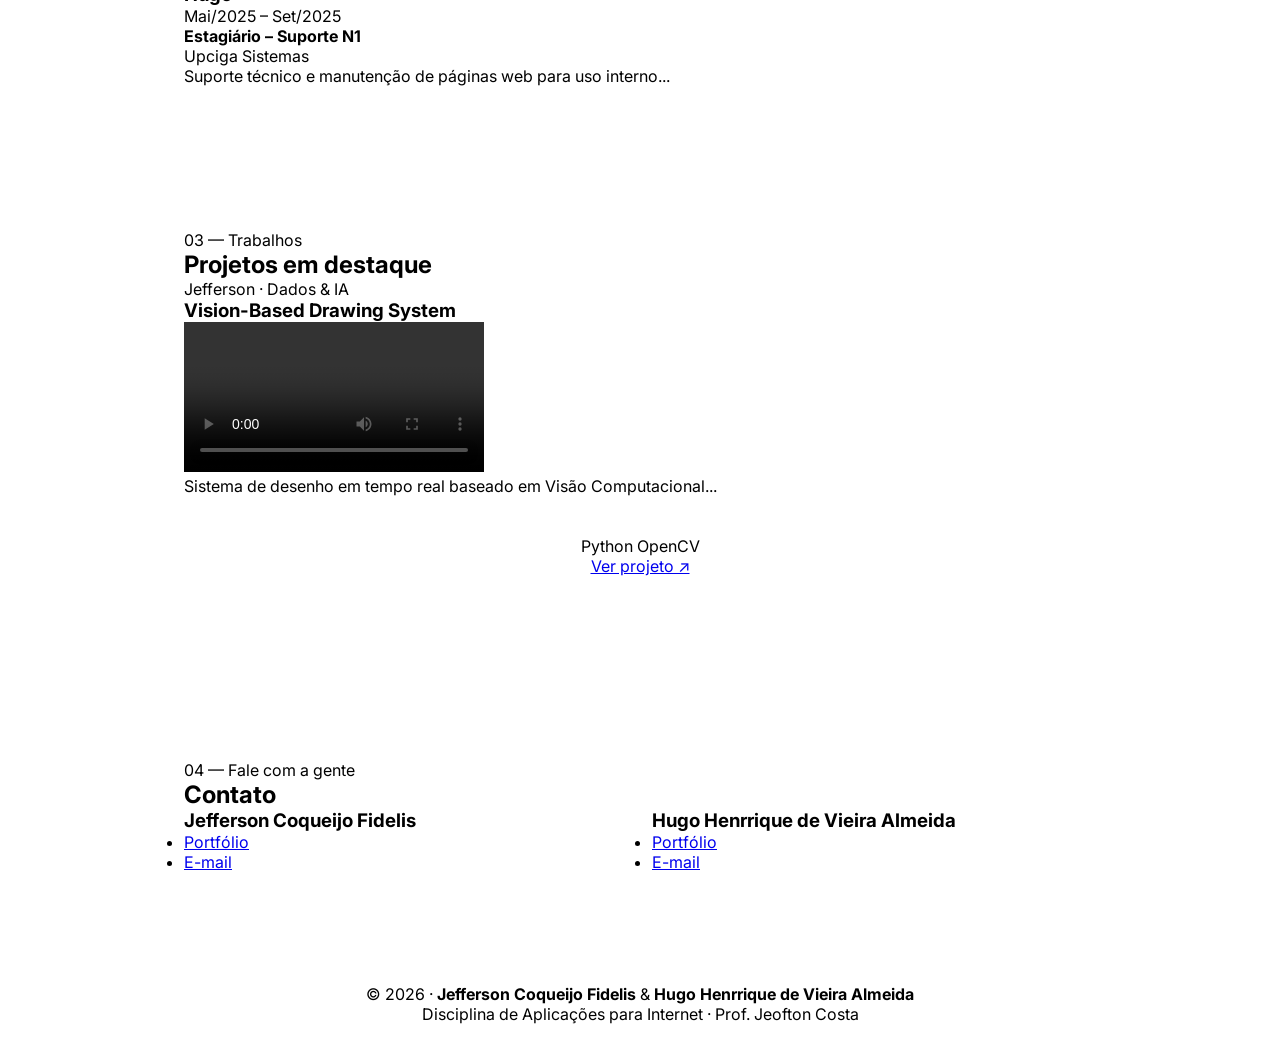
==== commit 28d3b499: "Refactor HTML structure and styles; update CSS variables and implement new JavaScript for responsive" ====
--- a/Aplica-es-Para-Internet-main/Atividades/Atividade-02/src/index.html
+++ b/Aplica-es-Para-Internet-main/Atividades/Atividade-02/src/index.html
@@ -1,455 +1,290 @@
 <!doctype html>
 <html lang="pt-BR">
-
-<head>
-  <meta charset="UTF-8" />
-  <meta name="viewport" content="width=device-width, initial-scale=1.0" />
-  <title>Portfólio – Jefferson & Hugo</title>
-
-  <!-- Google Fonts: Syne (títulos) + DM Sans (corpo) -->
-  <link rel="preconnect" href="https://fonts.googleapis.com" />
-  <link
-    href="https://fonts.googleapis.com/css2?family=Syne:wght@400;600;700;800&family=DM+Sans:ital,wght@0,300;0,400;0,500;1,300&display=swap"
-    rel="stylesheet" />
-
-  <!-- Folha de estilos principal -->
-  <link rel="stylesheet" href="css/styles.css">
-  <link rel="stylesheet" href="css/variables.css">
-  <link rel="stylesheet" href="css/reset.css">
-  <link rel="stylesheet" href="css/base.css">
-  <link rel="stylesheet" href="css/layout.css">
-  <link rel="stylesheet" href="css/utilities.css">
-
-  <link rel="stylesheet" href="css/components/nav.css">
-  <link rel="stylesheet" href="css/components/hero.css">
-  <link rel="stylesheet" href="css/components/card.css">
-  <link rel="stylesheet" href="css/components/footer.css">
-</head>
-
-<body>
-
-  <!-- ============================================================
-         HERO — Apresentação inicial com os nomes da dupla
-    ============================================================ -->
-  <div class="hero">
-    <div class="hero-label">Aplicações para Internet — 2026</div>
-    <h1>
-      <span class="jeff">Jefferson</span> &<br />
-      <span class="hugo">Hugo</span>
-    </h1>
-  </div>
-
-
-  <!-- ============================================================
-         NAV — Navegação fixa com âncoras para cada seção
-    ============================================================ -->
-  <nav aria-label="Navegação principal">
-    <ul>
-      <li><a href="#sobre">Sobre</a></li>
-      <li><a href="#experiencia">Experiência</a></li>
-      <li><a href="#projetos">Projetos</a></li>
-      <li><a href="#contato">Contato</a></li>
-    </ul>
-  </nav>
-
-
-  <!-- ============================================================
-         SEÇÃO 01 — SOBRE
-         Perfis individuais com foto, bio e skills de cada integrante
-    ============================================================ -->
-  <section id="sobre">
-    <div class="container">
-      <div class="section-tag shared">01 — Quem somos</div>
-      <div class="section-title">Sobre a dupla</div>
-
-      <div class="profiles-grid">
-
-        <!-- Perfil: Jefferson -->
-        <div class="profile-card jeff">
-          <div class="photo-slot">
-            <img id="foto-jeff" src="/img/jeff.png" alt="Foto de Jefferson Coqueijo Fidelis" />
-          </div>
-          <div class="profile-name">Jefferson Coqueijo Fidelis</div>
-          <div class="profile-role">Dados & Inteligência Artificial</div>
-          <p class="profile-bio">
-            Desenvolvedor com 4 anos de experiência na área de tecnologia,
-            atuando na construção de sistemas escaláveis e aplicações web de
-            ponta a ponta. Experiência prática com Python, Node.js, Java,
-            React e Angular, além de integração de serviços e arquitetura
-            orientada a dados.
-          </p>
-          <p class="profile-bio" style="margin-top: 10px">
-            Atua consistentemente em projetos com Inteligência Artificial,
-            incluindo aplicações com LLMs, RAG e visão computacional — sempre
-            conectando tecnologia a problemas reais de negócio.
-          </p>
-          <!-- Tags de tecnologias do Jefferson -->
-          <div class="skills-list jeff">
-            <span class="skill-tag">Python</span>
-            <span class="skill-tag">LLMs / RAG</span>
-            <span class="skill-tag">Visão Computacional</span>
-            <span class="skill-tag">Node.js</span>
-            <span class="skill-tag">React</span>
-            <span class="skill-tag">Dados & IA</span>
-          </div>
-        </div>
-
-        <!-- Perfil: Hugo -->
-        <div class="profile-card hugo">
-          <div class="photo-slot">
-            <img id="foto-hugo" src="/img/hugo.jpg" alt="Foto de Hugo Henrrique de Vieira Almeida" />
-          </div>
-          <div class="profile-name">Hugo Henrrique de Vieira Almeida</div>
-          <div class="profile-role">Desenvolvimento de Software</div>
-          <p class="profile-bio">
-            Foco em construção de aplicações web modernas e escaláveis.
-            Apaixonado por boas práticas de engenharia, performance e
-            experiência do usuário — do back-end à interface final.
-          </p>
-          <p class="profile-bio" style="margin-top: 10px">
-            Desenvolvedor decidido em transformar ideias em código e ritmos.
-            Atualmente no 8º período de Ciência da Computação, focando em
-            arquitetura de software e soluções educacionais.
-          </p>
-          <!-- Tags de tecnologias do Hugo -->
-          <div class="skills-list hugo">
-            <span class="skill-tag">JavaScript</span>
-            <span class="skill-tag">HTML5 / CSS3</span>
-            <span class="skill-tag">React</span>
-            <span class="skill-tag">Git</span>
-            <span class="skill-tag">APIs REST</span>
-            <span class="skill-tag">UI / UX</span>
-          </div>
-        </div>
-
+  <head>
+    <meta charset="UTF-8" />
+    <meta name="viewport" content="width=device-width, initial-scale=1.0" />
+    <title>Portfólio – Jefferson & Hugo</title>
+
+    <!-- 1. SETTINGS & TOOLS (Google Fonts e Variáveis) -->
+    <link rel="preconnect" href="https://fonts.googleapis.com" />
+    <link rel="preconnect" href="https://fonts.gstatic.com" crossorigin />
+    <link
+      href="https://fonts.googleapis.com/css2?family=Inter:wght@400;500;700&family=Poppins:wght@700&display=swap"
+      rel="stylesheet"
+    />
+    <link rel="stylesheet" href="css/variables.css" />
+
+    <!-- 2. GENERIC (Reset) -->
+    <link rel="stylesheet" href="css/reset.css" />
+
+    <!-- 3. ELEMENTS (Base) -->
+    <link rel="stylesheet" href="css/base.css" />
+
+    <!-- 4. OBJECTS (Layout) -->
+    <link rel="stylesheet" href="css/layout.css" />
+
+    <!-- 5. COMPONENTS (UI específica) -->
+    <link rel="stylesheet" href="css/components/navbar.css" />
+    <link rel="stylesheet" href="css/components/badge.css" />
+    <link rel="stylesheet" href="css/components/btn.css" />
+    <link rel="stylesheet" href="css/components/footer.css" />
+
+    <!-- 6. TRUMPS (Utilities) -->
+    <link rel="stylesheet" href="css/utilities.css" />
+  </head>
+
+  <body>
+    <!-- HERO -->
+    <header class="hero">
+      <div class="hero__content">
+        <span class="hero__label">Aplicações para Internet — 2026</span>
+        <h1 class="hero__title">
+          <span class="hero__name hero__name--jeff">Jefferson</span> &<br />
+          <span class="hero__name hero__name--hugo">Hugo</span>
+        </h1>
       </div>
-    </div>
-  </section>
-
-
-  <!-- ============================================================
-         SEÇÃO 02 — EXPERIÊNCIA PROFISSIONAL
-         Duas colunas lado a lado, uma para cada integrante
-    ============================================================ -->
-  <section id="experiencia">
-    <div class="container">
-      <div class="section-tag shared">02 — Trajetória</div>
-      <div class="section-title">Experiência profissional</div>
-
-      <div class="experience-columns">
-
-        <!-- Coluna Jefferson -->
-        <div class="jeff-col">
-          <div class="exp-column-header jeff">Jefferson</div>
-
-          <div class="exp-item">
-            <div class="exp-date">Abr 2024 — Presente</div>
-            <div class="exp-title">Analista de Business Intelligence</div>
-            <div class="exp-company">Dataprev</div>
-            <div class="exp-desc">
-              Desenvolvimento de dashboards, painéis interativos e relatórios
-              analíticos utilizando JavaScript, Java, Oracle, WebFOCUS e
-              Hyperstage, com foco em usabilidade, clareza visual e] apoio à
-              tomada de decisão em projetos governamentais.
-            </div>
-          </div>
-
-          <div class="exp-item">
-            <div class="exp-date">Ago 2024 — Jan 2025</div>
-            <div class="exp-title">Desenvolvedor de Software</div>
-            <div class="exp-company">Compass UOL</div>
-            <div class="exp-desc">
-              Desenvolvimento de aplicações web com React, Redux, JavaScript e
-              TypeScript, aplicando boas práticas de componentização,
-              responsividade, segurança web, versionamento com Git e
-              documentação de componentes com Storybook.
-            </div>
-          </div>
-
-          <div class="exp-item">
-            <div class="exp-date">Jul 2023 — Dez 2023</div>
-            <div class="exp-title">Desenvolvedor Full Stack</div>
-            <div class="exp-company">Fábrica de Software UBTech</div>
-            <div class="exp-desc">
-              Criação de solução de IA para análise de comentários da Polícia
-              Militar de João Pessoa, utilizando Python, Django e Docker, com
-              integração a dashboards interativos em JavaScript, APIs
-              consumidas pelo front-end e visualizações orientadas a dados.
-            </div>
-          </div>
-        </div>
-
-        <!-- Coluna Hugo -->
-        <div class="hugo-col">
-          <div class="exp-column-header hugo">Hugo</div>
-
-          <div class="exp-item">
-            <div class="exp-date">Mai/2025 – Set/2025</div>
-            <div class="exp-title">Estagiário – Suporte N1</div>
-            <div class="exp-company">Upciga Sistemas</div>
-            <div class="exp-desc">
-              Suporte técnico e Service Desk com diagnóstico e resolução de
-              incidentes de hardware, software, rede e sistemas. Responsável
-              pela criação e manutenção de páginas web para uso interno e
-              externo, mantendo comunicação clara com usuários e equipes
-              técnicas para alinhamento e solução de demandas.
-            </div>
-          </div>
-
-          <div class="exp-item">
-            <div class="exp-date">Abr/2024 – Set/2024</div>
-            <div class="exp-title">Estagiário – Tecnologia da Informação</div>
-            <div class="exp-company">Procon Estadual da Paraíba</div>
-            <div class="exp-desc">
-              Manutenção preventiva e corretiva de computadores e redes,
-              apoio técnico nos sistemas do órgão e diagnóstico e solução de
-              problemas de infraestrutura de TI.
-            </div>
-          </div>
-
-          <div class="exp-item">
-            <div class="exp-date">Fev/2024 — Abr/2024</div>
-            <div class="exp-title">Analista de Dados (Projeto Acadêmico)</div>
-            <div class="exp-company">Fábrica de Software – Unipê</div>
-            <div class="exp-desc">
-              Desenvolvimento de dashboards interativos com Power BI,
-              visualização e análise de dados com gráficos em Python, além de
-              modelagem e gerenciamento de bancos de dados em MySQL.
-            </div>
-          </div>
-        </div>
-
+
+<nav class="navbar" aria-label="Navegação principal">
+        <a href="/" class="navbar__brand" aria-label="Ir para pagina inicial">
+            <span class="navbar__logo-text">Meu Projeto</span>
+        </a>
+
+        <button class="navbar__toggle" aria-expanded="false" aria-controls="navbar-menu" aria-label="Abrir menu">
+            <span class="navbar__toggle-bar"></span>
+            <span class="navbar__toggle-bar"></span>
+            <span class="navbar__toggle-bar"></span>
+        </button>
+
+        <ul class="navbar__menu" id="navbar-menu" role="list">
+            <li class="navbar__item">
+                <a href="/" class="navbar__link navbar__link--active" aria-current="page">Inicio</a>
+            </li>
+            <li class="navbar__item"><a href="#sobre" class="navbar__link">Sobre</a></li>
+            <li class="navbar__item"><a href="#experiencia" class="navbar__link">Experiência</a></li>
+            <li class="navbar__item"><a href="#contato" class="navbar__link">Contato</a></li>
+        </ul>
+
+        <a href="/login" class="btn btn--primary navbar__cta">Entrar</a>
+    </nav>
+    </header>
+
+  
+
+    <main class="main-content">
+      <!-- SEÇÃO 01 — SOBRE -->
+      <section id="sobre" class="section section--sobre">
+        <div class="container">
+          <span class="section__tag">01 — Quem somos</span>
+          <h2 class="section__title">Sobre a dupla</h2>
+
+          <div class="profiles-grid">
+            <!-- Perfil: Jefferson -->
+            <article class="profile-card profile-card--jeff">
+              <div class="profile-card__photo-wrapper">
+                <img
+                  src="/Aplica-es-Para-Internet-main/Atividades/Atividade-02/img/jeff.png"
+                  alt="Foto de Jefferson Coqueijo Fidelis"
+                  class="profile-card__image"
+                />
+              </div>
+              <h3 class="profile-card__name">Jefferson Coqueijo Fidelis</h3>
+              <span class="profile-card__role"
+                >Dados & Inteligência Artificial</span
+              >
+              <div class="profile-card__bio">
+                <p>
+                  Desenvolvedor com 4 anos de experiência na área de tecnologia,
+                  atuando na construção de sistemas escaláveis...
+                </p>
+                <p>
+                  Atua consistentemente em projetos com Inteligência Artificial,
+                  incluindo LLMs e RAG.
+                </p>
+              </div>
+              <div class="skills-list skills-list--jeff">
+                <span class="badge">Python</span>
+                <span class="badge">LLMs / RAG</span>
+                <span class="badge">React</span>
+              </div>
+            </article>
+
+            <!-- Perfil: Hugo -->
+            <article class="profile-card profile-card--hugo">
+              <div class="profile-card__photo-wrapper">
+                <img
+                  src="/Aplica-es-Para-Internet-main/Atividades/Atividade-02/img/hugo.jpg"
+                  alt="Foto de Hugo Henrrique de Vieira Almeida"
+                  class="profile-card__image"
+                />
+              </div>
+              <h3 class="profile-card__name">
+                Hugo Henrrique de Vieira Almeida
+              </h3>
+              <span class="profile-card__role"
+                >Desenvolvimento de Software</span
+              >
+              <div class="profile-card__bio">
+                <p>
+                  Foco em construção de aplicações web modernas e escaláveis.
+                  Apaixonado por boas práticas de engenharia...
+                </p>
+                <p>
+                  Atualmente no 8º período de Ciência da Computação, focando em
+                  arquitetura de software.
+                </p>
+              </div>
+              <div class="skills-list skills-list--hugo">
+                <span class="badge">JavaScript</span>
+                <span class="badge">Next.js</span>
+                <span class="badge">UI / UX</span>
+              </div>
+            </article>
+          </div>
+        </div>
+      </section>
+
+      <!-- SEÇÃO 02 — EXPERIÊNCIA -->
+      <section id="experiencia" class="section section--experience">
+        <div class="container">
+          <span class="section__tag">02 — Trajetória</span>
+          <h2 class="section__title">Experiência profissional</h2>
+
+          <div class="experience-grid">
+            <!-- Coluna Jefferson -->
+            <div class="experience-column">
+              <h3
+                class="experience-column__header experience-column__header--jeff"
+              >
+                Jefferson
+              </h3>
+              <div class="exp-item">
+                <span class="exp-item__date">Abr 2024 — Presente</span>
+                <h4 class="exp-item__title">
+                  Analista de Business Intelligence
+                </h4>
+                <span class="exp-item__company">Dataprev</span>
+                <p class="exp-item__description">
+                  Desenvolvimento de dashboards e painéis interativos...
+                </p>
+              </div>
+            </div>
+
+            <!-- Coluna Hugo -->
+            <div class="experience-column">
+              <h3
+                class="experience-column__header experience-column__header--hugo"
+              >
+                Hugo
+              </h3>
+              <div class="exp-item">
+                <span class="exp-item__date">Mai/2025 – Set/2025</span>
+                <h4 class="exp-item__title">Estagiário – Suporte N1</h4>
+                <span class="exp-item__company">Upciga Sistemas</span>
+                <p class="exp-item__description">
+                  Suporte técnico e manutenção de páginas web para uso
+                  interno...
+                </p>
+              </div>
+            </div>
+          </div>
+        </div>
+      </section>
+
+      <!-- SEÇÃO 03 — PROJETOS -->
+      <section id="projetos" class="section section--projects">
+        <div class="container">
+          <span class="section__tag">03 — Trabalhos</span>
+          <h2 class="section__title">Projetos em destaque</h2>
+
+          <div class="projects-grid">
+            <article class="project-card">
+              <header class="project-card__header">
+                <span
+                  class="project-card__label"
+                  style="color: var(--accent-jeff)"
+                  >Jefferson · Dados & IA</span
+                >
+                <h3 class="project-card__title">Vision-Based Drawing System</h3>
+              </header>
+              <div class="project-card__media">
+                <video
+                  src="/Aplica-es-Para-Internet-main/Atividades/Atividade-02/video/WhatsApp Video 2026-04-26 at 19.00.00.mp4"
+                  controls
+                  class="project-card__video"
+                ></video>
+              </div>
+              <p class="project-card__description">
+                Sistema de desenho em tempo real baseado em Visão
+                Computacional...
+              </p>
+              <footer class="project-card__footer">
+                <div class="project-card__tags">
+                  <span class="badge badge--small">Python</span>
+                  <span class="badge badge--small">OpenCV</span>
+                </div>
+                <a href="#" class="btn btn--link">Ver projeto ↗</a>
+              </footer>
+            </article>
+          </div>
+        </div>
+      </section>
+
+      <!-- SEÇÃO 04 — CONTATO -->
+      <section id="contato" class="section section--contact">
+        <div class="container">
+          <span class="section__tag">04 — Fale com a gente</span>
+          <h2 class="section__title">Contato</h2>
+
+          <div class="contact-grid">
+            <div class="contact-card contact-card--jeff">
+              <h3 class="contact-card__name">Jefferson Coqueijo Fidelis</h3>
+              <ul class="contact-card__list">
+                <li class="contact-card__item">
+                  <a href="#" class="contact-card__link">Portfólio</a>
+                </li>
+                <li class="contact-card__item">
+                  <a
+                    href="mailto:jefferson@email.com"
+                    class="contact-card__link"
+                    >E-mail</a
+                  >
+                </li>
+              </ul>
+            </div>
+            <div class="contact-card contact-card--hugo">
+              <h3 class="contact-card__name">
+                Hugo Henrrique de Vieira Almeida
+              </h3>
+              <ul class="contact-card__list">
+                <li class="contact-card__item">
+                  <a href="#" class="contact-card__link">Portfólio</a>
+                </li>
+                <li class="contact-card__item">
+                  <a
+                    href="mailto:contato.hugoalmeida@gmail.com"
+                    class="contact-card__link"
+                    >E-mail</a
+                  >
+                </li>
+              </ul>
+            </div>
+          </div>
+        </div>
+      </section>
+    </main>
+
+    <footer class="footer">
+      <div class="container">
+        <p class="footer__copyright">
+          © 2026 · <strong>Jefferson Coqueijo Fidelis</strong> &
+          <strong>Hugo Henrrique de Vieira Almeida</strong>
+        </p>
+        <p class="footer__discipline">
+          Disciplina de Aplicações para Internet · Prof. Jeofton Costa
+        </p>
       </div>
-    </div>
-  </section>
-
-
-  <!-- ============================================================
-         SEÇÃO 03 — PROJETOS
-         Projetos individuais e o projeto colaborativo da disciplina
-    ============================================================ -->
-  <section id="projetos">
-    <div class="container">
-      <div class="section-tag shared">03 — Trabalhos</div>
-      <div class="section-title">Projetos em destaque</div>
-
-      <div class="projects-shared">
-
-        <!-- Projeto 1: Jefferson — Vision-Based Drawing System -->
-        <div class="project-card">
-          <div>
-            <div class="project-label" style="color: var(--accent-jeff)">
-              Jefferson · Dados & IA
-            </div>
-            <div class="project-name">Vision-Based Drawing System</div>
-            <p class="project-desc">
-              Sistema de desenho em tempo real baseado em Visão Computacional,
-              utilizando rastreamento de mãos para interação gestual sem
-              contato físico.
-            </p>
-            <!-- Vídeo demonstrativo do projeto -->
-            <div class="project-media">
-              <video src="/video/WhatsApp Video 2026-04-26 at 19.00.00.mp4" controls></video>
-            </div>
-            <div class="project-tags">
-              <span class="project-tag">Python</span>
-              <span class="project-tag">OpenCV</span>
-              <span class="project-tag">MediaPipe</span>
-              <span class="project-tag">Visão Computacional</span>
-            </div>
-          </div>
-          <a href="https://github.com/FIDEL7Z/VisionBased_DrawingSystem" target="_blank" rel="noopener noreferrer"
-            class="project-link">
-            Ver projeto ↗
-          </a>
-        </div>
-
-        <!-- Projeto 2: Jefferson — Steroid Manager -->
-        <div class="project-card">
-          <div>
-            <div class="project-label" style="color: var(--accent-jeff)">
-              Jefferson · Dados & IA
-            </div>
-            <div class="project-name">Steroid Manager</div>
-            <p class="project-desc">
-              Aplicação web para gerenciamento de uma loja de anabolizantes e
-              suplementos, com recursos de cadastro de produtos, acompanhamento
-              de vendas, lucros e gastos.
-            </p>
-            <!-- Áudio explicativo do projeto -->
-            <div class="project-media">
-              <audio controls>
-                <source src="/src/audio/audio.mp3" type="audio/mpeg" />
-                Seu navegador não suporta o elemento de áudio.
-              </audio>
-            </div>
-            <div class="project-tags">
-              <span class="project-tag">Python</span>
-              <span class="project-tag">React</span>
-              <span class="project-tag">API</span>
-              <span class="project-tag">Dados</span>
-            </div>
-          </div>
-          <a href="https://github.com/FIDEL7Z/VisionBased_DrawingSystem" target="_blank" rel="noopener noreferrer"
-            class="project-link">
-            Ver projeto ↗
-          </a>
-        </div>
-
-        <!-- Projeto 3: Hugo — Pokédex -->
-        <div class="project-card">
-          <div>
-            <div class="project-label" style="color: var(--accent-hugo)">
-              Hugo · Desenvolvimento Web
-            </div>
-            <div class="project-name">Pokédex</div>
-            <p class="project-desc">
-              Pokédex full stack desenvolvida como desafio técnico, integrando
-              front-end em Next.js com API em NestJS, com deploy na Vercel.
-            </p>
-            <div class="project-tags">
-              <span class="project-tag">TypeScript</span>
-              <span class="project-tag">Next.js</span>
-              <span class="project-tag">NestJS</span>
-              <span class="project-tag">Vercel</span>
-              <span class="project-tag">CSS</span>
-            </div>
-          </div>
-          <a href="https://github.com/hugoalmx/pokedexdesafio" target="_blank" rel="noopener noreferrer"
-            class="project-link">
-            Ver projeto ↗
-          </a>
-        </div>
-
-        <!-- Projeto 4: Colaborativo — Portfólio da Disciplina -->
-        <div class="project-card collab" style="border-color: rgba(255,255,255,0.1)">
-          <div>
-            <div class="project-label">
-              Colaborativo · Aplicações para Internet
-            </div>
-            <div class="project-name">Portfólio da Dupla</div>
-            <p class="project-desc">
-              Página web desenvolvida em dupla para a disciplina de Aplicações
-              para Internet, aplicando HTML5 semântico, CSS responsivo com
-              Flexbox e Grid, formulários validados e layout mobile-first
-              conforme especificações do professor.
-            </p>
-            <div class="project-tags">
-              <span class="project-tag">HTML5</span>
-              <span class="project-tag">CSS3</span>
-              <span class="project-tag">Flexbox</span>
-              <span class="project-tag">CSS Grid</span>
-              <span class="project-tag">Responsivo</span>
-              <span class="project-tag">Mobile-First</span>
-            </div>
-          </div>
-
-          <a href="/src/planejamento.html" target="_blank" rel="noopener noreferrer" class="project-link">
-            Ver Planejamento ↗
-          </a>
-        </div>
-
-      </div>
-    </div>
-  </section>
-
-
-  <!-- ============================================================
-         SEÇÃO 04 — CONTATO
-         Links de redes sociais e formas de contato de cada um
-    ============================================================ -->
-  <section id="contato">
-    <div class="container">
-      <div class="section-tag shared">04 — Fale com a gente</div>
-      <div class="section-title">Contato</div>
-
-      <div class="contact-grid">
-
-        <!-- Contato: Jefferson -->
-        <div class="contact-card jeff">
-          <div class="contact-name jeff">Jefferson Coqueijo Fidelis</div>
-          <div class="contact-item jeff">
-            <span class="contact-dot"></span>
-            <a href="https://portfolio-swart-omega-50.vercel.app/" target="_blank" rel="noopener">
-              Portfólio
-            </a>
-          </div>
-          <div class="contact-item jeff">
-            <span class="contact-dot"></span>
-            <a href="mailto:jefferson@email.com">E-mail</a>
-          </div>
-          <div class="contact-item jeff">
-            <span class="contact-dot"></span>
-            <a href="https://github.com/FIDEL7Z" target="_blank" rel="noopener noreferrer">
-              GitHub
-            </a>
-          </div>
-          <div class="contact-item jeff">
-            <span class="contact-dot"></span>
-            <a href="https://www.linkedin.com/in/jefferson-fidelis-16bb091b1/" target="_blank"
-              rel="noopener noreferrer">
-              LinkedIn
-            </a>
-          </div>
-          <div class="contact-item jeff">
-            <span class="contact-dot"></span>
-            <span>João Pessoa, PB</span>
-          </div>
-        </div>
-
-        <!-- Contato: Hugo -->
-        <div class="contact-card hugo">
-          <div class="contact-name hugo">Hugo Henrrique de Vieira Almeida</div>
-          <div class="contact-item hugo">
-            <span class="contact-dot"></span>
-            <a href="https://portfoliohugoalmeida.vercel.app/" target="_blank" rel="noopener">
-              Portfólio
-            </a>
-          </div>
-          <div class="contact-item hugo">
-            <span class="contact-dot"></span>
-            <a href="mailto:contato.hugoalmeida@gmail.com">E-mail</a>
-          </div>
-          <div class="contact-item hugo">
-            <span class="contact-dot"></span>
-            <a href="https://github.com/hugoalmx" target="_blank" rel="noopener noreferrer">
-              GitHub
-            </a>
-          </div>
-          <div class="contact-item hugo">
-            <span class="contact-dot"></span>
-            <a href="https://www.linkedin.com/in/hugo-halmeida/" target="_blank" rel="noopener noreferrer">
-              LinkedIn
-            </a>
-          </div>
-          <div class="contact-item hugo">
-            <span class="contact-dot"></span>
-            <span>João Pessoa, PB</span>
-          </div>
-        </div>
-
-      </div>
-    </div>
-  </section>
-
-
-  <!-- ============================================================
-         FOOTER — Créditos e informações da disciplina
-    ============================================================ -->
-  <footer>
-    <p>
-      © 2026 · <strong>Jefferson Coqueijo Fidelis</strong> &
-      <strong>Hugo Henrrique de Vieira Almeida</strong>
-    </p>
-    <p style="margin-top: 6px">
-      Disciplina de Aplicações para Internet · Prof. Jeofton Costa
-    </p>
-  </footer>
-
-
-  <!-- Script carregado no final do body para não bloquear a renderização do HTML -->
-  <script src="js/script.js"></script>
-
-</body>
-
-</html>+    </footer>
+
+    <script src="js/main.js"></script>
+  </body>
+</html>
--- a/Aplica-es-Para-Internet-main/Atividades/Atividade-02/src/css/variables.css
+++ b/Aplica-es-Para-Internet-main/Atividades/Atividade-02/src/css/variables.css
@@ -1,11 +1,48 @@
 :root {
-    --bg: #0d0f14;
-    --surface: #13161e;
-    --surface2: #1a1e2a;
-    --border: rgba(255, 255, 255, 0.07);
-    --accent-jeff: #0841ffe7;
-    --accent-hugo: #7c6cf5;
-    --text: #e8eaf0;
-    --muted: #8a8fa3;
-    --radius: 16px;
-  }+/* Tipografia */
+--font-heading: "Poppins", system-ui, sans-serif;
+--font-body: "Inter", system-ui, sans-serif;
+--font-xs: 0.640rem;
+--font-sm: 0.800rem;
+--font-base: 1.000rem;
+--font-md: 1.250rem;
+--font-lg: 1.563rem;
+--font-xl: 1.953rem;
+--font-2xl: 2.441rem;
+--weight-regular: 400;
+--weight-medium: 500;
+--weight-bold: 700;
+--leading-tight: 1.2;
+--leading-normal: 1.5;
+/* Cores */
+--color-primary-100: #EBF3FB;
+--color-primary-500: #2E75B6;
+--color-primary-700: #1F4E79;
+--color-gray-50: #F9FAFB;
+--color-gray-300: #D1D5DB;
+--color-gray-500: #6B7280;
+--color-gray-700: #374151;
+--color-gray-900: #111827;
+--color-success: #107C41;
+--color-warning: #FF8C00;
+--color-danger: #C00000;
+/* Aliases semânticos */
+--color-text-primary: var(--color-gray-900);
+--color-text-secondary: var(--color-gray-500);
+--color-bg-primary: #FFFFFF;
+--color-bg-secondary: var(--color-gray-50);
+--color-border: var(--color-gray-300);
+/* Espaçamento (escala 4px) */
+--space-1: 0.25rem; /* 4px */
+--space-2: 0.50rem; /* 8px */
+--space-4: 1.00rem; /* 16px */
+--space-6: 1.50rem; /* 24px */
+--space-8: 2.00rem; /* 32px */
+--space-12: 3.00rem; /* 48px */
+--space-16: 4.00rem; /* 64px */
+/* Bordas */
+--radius-sm: 4px;
+--radius-md: 8px;
+--radius-lg: 12px;
+--radius-full: 9999px; /* pill / badge arredondado */
+}
--- a/Aplica-es-Para-Internet-main/Atividades/Atividade-02/src/css/base.css
+++ b/Aplica-es-Para-Internet-main/Atividades/Atividade-02/src/css/base.css
@@ -1,7 +1,8 @@
 body {
-    font-family: 'DM Sans', sans-serif;
-    background-color: var(--bg);
-    color: var(--text);
-    line-height: 1.6;
-    min-height: 100vh;
-  }+    font-family: 'Inter', sans-serif;
+    font-weight: 400;
+  }
+
+  .texto-medio {
+    font-weight: 500; /* Peso médio */
+}
--- a/Aplica-es-Para-Internet-main/Atividades/Atividade-02/src/css/components/navbar.css
+++ b/Aplica-es-Para-Internet-main/Atividades/Atividade-02/src/css/components/navbar.css
@@ -0,0 +1,81 @@
+/* ============================================================
+   HEADER & NAVBAR (ITCSS: Components)
+   ============================================================ */
+
+.header {
+    position: sticky;
+    top: 0;
+    z-index: 100;
+    background-color: var(--color-bg-primary);
+    border-bottom: 1px solid var(--color-border);
+    box-shadow: 0 1px 4px rgba(0, 0, 0, 0.08);
+}
+
+.navbar {
+    display: flex;
+    align-items: center;
+    justify-content: space-between;
+    max-width: 1200px;
+    margin-inline: auto; /* Centraliza o conteúdo horizontalmente */
+    padding: 0.75rem 1.5rem;
+}
+
+/* --- Menu Mobile (Oculto por padrão) --- */
+.navbar__menu {
+    display: none;
+    flex-direction: column;
+    position: absolute;
+    top: 100%;
+    left: 0;
+    width: 100%;
+    background-color: var(--color-bg-primary);
+    border-top: 1px solid var(--color-border);
+    list-style: none;
+    padding: 1rem 0;
+}
+
+/* Classe de controle do JavaScript */
+.navbar__menu--open {
+    display: flex;
+}
+
+/* --- Links de Navegação --- */
+.navbar__link {
+    display: block;
+    padding: 0.5rem 1rem;
+    color: var(--color-text-primary);
+    text-decoration: none;
+    font-size: var(--font-sm);
+    font-weight: var(--weight-medium);
+    border-radius: 6px;
+    transition: background-color 0.2s, color 0.2s;
+}
+
+.navbar__link:hover,
+.navbar__link:focus-visible {
+    background-color: var(--color-primary-100);
+    color: var(--color-primary-500);
+    outline: 2px solid var(--color-primary-500); /* Foco acessível */
+}
+
+.navbar__link--active {
+    color: var(--color-primary-500);
+    font-weight: var(--weight-bold);
+}
+
+/* --- Desktop (Menu Horizontal) --- */
+@media (min-width: 768px) {
+    .navbar__toggle {
+        display: none; /* Esconde o botão hamburger no desktop */
+    }
+
+    .navbar__menu {
+        display: flex;
+        flex-direction: row;
+        position: static;
+        width: auto;
+        border: none;
+        padding: 0;
+        gap: 0.25rem;
+    }
+}
--- a/Aplica-es-Para-Internet-main/Atividades/Atividade-02/src/css/components/btn.css
+++ b/Aplica-es-Para-Internet-main/Atividades/Atividade-02/src/css/components/btn.css
@@ -0,0 +1,37 @@
+.hero {
+    background: linear-gradient(135deg, #0d0f14 0%, #111628 50%, #0d1420 100%);
+    border-bottom: 1px solid var(--border);
+    padding: 80px 24px 60px;
+    text-align: center;
+    position: relative;
+    overflow: hidden;
+  }
+  
+  .hero::before {
+    content: '';
+    position: absolute;
+    inset: 0;
+  }
+  
+  .hero-label {
+    font-family: 'Syne', sans-serif;
+    font-size: 0.72rem;
+    letter-spacing: 0.18em;
+    color: var(--muted);
+    border: 1px solid var(--border);
+    border-radius: 999px;
+    padding: 5px 16px;
+    margin-bottom: 28px;
+  }
+  
+  .hero h1 {
+    font-family: 'Syne', sans-serif;
+    font-size: clamp(2rem, 6vw, 3.6rem);
+  }
+  
+  .hero h1 .jeff { color: var(--accent-jeff); }
+  .hero h1 .hugo { color: var(--accent-hugo); }
+  
+  .hero p {
+    color: var(--muted);
+  }
